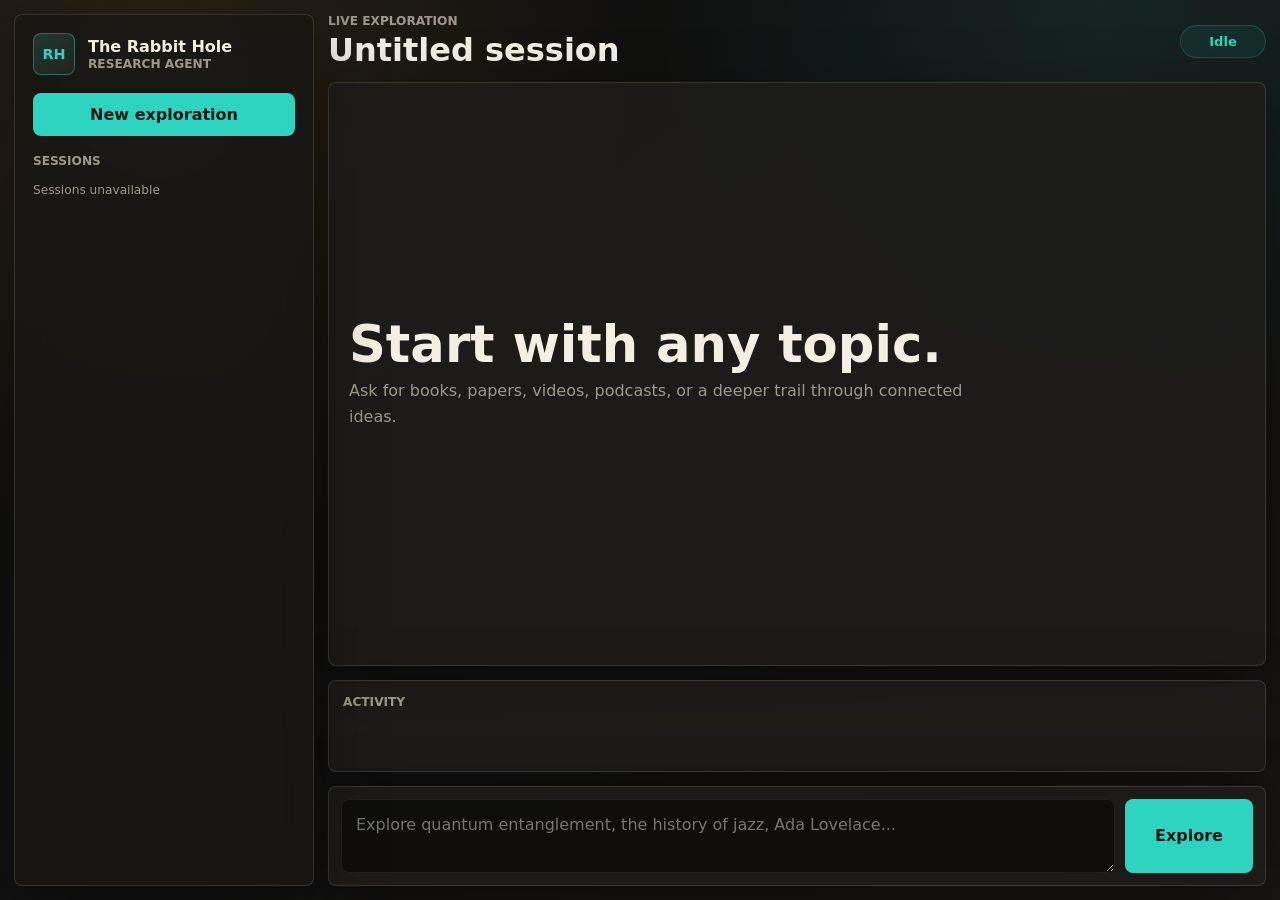
==== frontend/index.html @ 698e2fb0 "Add frontend UI" ====
<!doctype html>
<html lang="en">
  <head>
    <meta charset="utf-8" />
    <meta name="viewport" content="width=device-width, initial-scale=1" />
    <title>The Rabbit Hole</title>
    <link rel="stylesheet" href="./styles.css" />
  </head>
  <body>
    <main class="app-shell">
      <aside class="sidebar" aria-label="Sessions">
        <div class="brand">
          <div class="brand-mark">RH</div>
          <div>
            <h1>The Rabbit Hole</h1>
            <p>Research agent</p>
          </div>
        </div>

        <button class="new-session-button" id="newSessionButton" type="button">
          New exploration
        </button>

        <div class="sidebar-section">
          <div class="section-label">Sessions</div>
          <div class="session-list" id="sessionList"></div>
        </div>
      </aside>

      <section class="workspace" aria-label="Explorer">
        <header class="topbar">
          <div>
            <div class="eyebrow">Live exploration</div>
            <h2 id="sessionTitle">Untitled session</h2>
          </div>
          <div class="connection-pill" id="connectionStatus">Idle</div>
        </header>

        <section class="response-panel" id="responsePanel">
          <div class="empty-state" id="emptyState">
            <h3>Start with any topic.</h3>
            <p>Ask for books, papers, videos, podcasts, or a deeper trail through connected ideas.</p>
          </div>

          <article class="answer" id="answer"></article>
          <section class="sources" id="sources"></section>
        </section>

        <section class="activity-panel" aria-label="Tool activity">
          <div class="section-label">Activity</div>
          <div class="activity-list" id="activityList"></div>
        </section>

        <form class="composer" id="exploreForm">
          <textarea
            id="queryInput"
            rows="2"
            placeholder="Explore quantum entanglement, the history of jazz, Ada Lovelace..."
            autocomplete="off"
          ></textarea>
          <button id="submitButton" type="submit">Explore</button>
        </form>
      </section>
    </main>

    <script src="./app.js"></script>
  </body>
</html>
---- frontend/styles.css ----
:root {
  --bg: #121212;
  --bg-soft: #181715;
  --panel: #1f1e1b;
  --panel-strong: #28251f;
  --line: rgba(236, 221, 188, 0.14);
  --text: #f4efe5;
  --muted: #9e988b;
  --muted-strong: #c8beaa;
  --accent: #2dd4bf;
  --accent-strong: #14b8a6;
  --amber: #d9a441;
  --danger: #ef6f6c;
  --shadow: 0 24px 70px rgba(0, 0, 0, 0.38);
  color-scheme: dark;
}

* {
  box-sizing: border-box;
}

html,
body {
  height: 100%;
  overflow: hidden;
}

body {
  margin: 0;
  background:
    radial-gradient(circle at 12% 8%, rgba(217, 164, 65, 0.14), transparent 30rem),
    radial-gradient(circle at 86% 0%, rgba(45, 212, 191, 0.1), transparent 28rem),
    linear-gradient(145deg, #0e0e0d 0%, var(--bg) 55%, #191612 100%);
  color: var(--text);
  font-family:
    Inter, ui-sans-serif, system-ui, -apple-system, BlinkMacSystemFont, "Segoe UI",
    sans-serif;
  letter-spacing: 0;
}

button,
textarea {
  font: inherit;
}

button {
  cursor: pointer;
}

.app-shell {
  display: grid;
  grid-template-columns: 300px minmax(0, 1fr);
  height: 100vh;
  overflow: hidden;
  padding: 14px;
  gap: 14px;
}

.sidebar {
  display: flex;
  flex-direction: column;
  gap: 18px;
  min-height: 0;
  padding: 18px;
  border: 1px solid var(--line);
  border-radius: 8px;
  background: rgba(24, 23, 21, 0.88);
  backdrop-filter: blur(18px);
  box-shadow: var(--shadow);
}

.brand {
  display: flex;
  align-items: center;
  gap: 13px;
}

.brand-mark {
  display: grid;
  place-items: center;
  width: 42px;
  height: 42px;
  border: 1px solid rgba(45, 212, 191, 0.38);
  border-radius: 8px;
  background: linear-gradient(145deg, rgba(45, 212, 191, 0.18), rgba(40, 37, 31, 0.9));
  color: var(--accent);
  font-size: 0.9rem;
  font-weight: 800;
}

h1,
h2,
h3,
p {
  margin: 0;
}

.brand h1 {
  font-size: 1rem;
  line-height: 1.2;
}

.brand p,
.eyebrow,
.section-label {
  color: var(--muted);
  font-size: 0.76rem;
  font-weight: 700;
  text-transform: uppercase;
}

.new-session-button,
.composer button {
  border: 0;
  border-radius: 8px;
  background: var(--accent);
  color: #071716;
  font-weight: 800;
  transition:
    transform 150ms ease,
    background 150ms ease,
    opacity 150ms ease;
}

.new-session-button {
  width: 100%;
  padding: 12px 14px;
}

.new-session-button:hover,
.composer button:hover {
  background: #5eead4;
  transform: translateY(-1px);
}

.new-session-button:disabled,
.composer button:disabled {
  cursor: not-allowed;
  opacity: 0.55;
  transform: none;
}

.sidebar-section {
  display: flex;
  min-height: 0;
  flex: 1;
  flex-direction: column;
  gap: 10px;
}

.session-list {
  display: flex;
  min-height: 0;
  flex: 1;
  flex-direction: column;
  gap: 8px;
  overflow-y: auto;
  padding-right: 2px;
}

.session-item {
  display: grid;
  grid-template-columns: minmax(0, 1fr) 34px;
  align-items: center;
  gap: 8px;
  width: 100%;
  border: 1px solid transparent;
  border-radius: 8px;
  background: rgba(255, 255, 255, 0.035);
  color: var(--muted-strong);
  padding: 9px;
}

.session-item:hover,
.session-item.active {
  border-color: rgba(45, 212, 191, 0.34);
  background: rgba(45, 212, 191, 0.08);
  color: var(--text);
}

.session-open {
  min-width: 0;
  border: 0;
  background: transparent;
  color: inherit;
  padding: 0;
  text-align: left;
}

.session-delete {
  display: grid;
  place-items: center;
  width: 30px;
  height: 30px;
  border: 1px solid rgba(239, 111, 108, 0.18);
  border-radius: 8px;
  background: rgba(239, 111, 108, 0.06);
  color: var(--danger);
  font-size: 1rem;
  line-height: 1;
}

.session-delete:hover {
  border-color: rgba(239, 111, 108, 0.46);
  background: rgba(239, 111, 108, 0.14);
}

.session-name {
  overflow: hidden;
  text-overflow: ellipsis;
  white-space: nowrap;
  font-size: 0.9rem;
  font-weight: 700;
}

.session-meta {
  margin-top: 5px;
  color: var(--muted);
  font-size: 0.76rem;
}

.workspace {
  display: grid;
  grid-template-rows: auto minmax(0, 1fr) auto;
  min-width: 0;
  min-height: 0;
  height: 100%;
  padding: 0;
  gap: 14px;
}

.topbar {
  display: flex;
  align-items: center;
  justify-content: space-between;
  gap: 16px;
}

.topbar h2 {
  margin-top: 5px;
  font-size: clamp(1.3rem, 2.5vw, 2rem);
  line-height: 1.1;
}

.connection-pill {
  min-width: 86px;
  border: 1px solid rgba(45, 212, 191, 0.22);
  border-radius: 999px;
  padding: 8px 13px;
  background: rgba(45, 212, 191, 0.08);
  color: var(--accent);
  font-size: 0.82rem;
  font-weight: 800;
  text-align: center;
}

.connection-pill.busy {
  border-color: rgba(246, 196, 83, 0.34);
  background: rgba(246, 196, 83, 0.1);
  color: var(--amber);
}

.connection-pill.error {
  border-color: rgba(251, 113, 133, 0.38);
  background: rgba(251, 113, 133, 0.1);
  color: var(--danger);
}

.response-panel,
.activity-panel,
.composer {
  border: 1px solid var(--line);
  border-radius: 8px;
  background: rgba(31, 30, 27, 0.82);
  box-shadow: var(--shadow);
}

.response-panel {
  display: flex;
  flex-direction: column;
  gap: 18px;
  min-height: 0;
  overflow-y: auto;
  padding: 20px;
}

.empty-state {
  display: grid;
  min-height: 100%;
  align-content: center;
  gap: 8px;
  color: var(--muted-strong);
}

.empty-state h3 {
  color: var(--text);
  font-size: clamp(1.8rem, 4vw, 3.4rem);
  line-height: 1;
}

.empty-state p {
  max-width: 620px;
  color: var(--muted);
  font-size: 1rem;
  line-height: 1.6;
}

.answer {
  width: min(980px, 100%);
  margin: 0 auto;
  color: #e9f2ef;
  font-size: 1rem;
  line-height: 1.7;
}

.answer:empty {
  display: none;
}

.answer h3 {
  margin: 24px 0 8px;
  color: var(--accent);
  font-size: 1rem;
}

.answer p {
  margin: 0 0 14px;
}

.answer a,
.source-card a {
  color: #8eeec6;
  text-decoration: none;
}

.answer a:hover,
.source-card a:hover {
  text-decoration: underline;
}

.sources {
  display: grid;
  grid-template-columns: repeat(auto-fill, minmax(240px, 1fr));
  gap: 10px;
  margin-top: 22px;
}

.source-card {
  border: 1px solid rgba(255, 255, 255, 0.07);
  border-radius: 8px;
  background: rgba(255, 255, 255, 0.04);
  padding: 12px;
}

.source-tag,
.activity-tag {
  display: inline-flex;
  align-items: center;
  min-height: 22px;
  border-radius: 999px;
  padding: 3px 8px;
  background: rgba(45, 212, 191, 0.1);
  color: var(--accent);
  font-size: 0.72rem;
  font-weight: 800;
}

.source-card h4 {
  margin: 8px 0 6px;
  font-size: 0.95rem;
  line-height: 1.3;
}

.source-card p {
  color: var(--muted);
  font-size: 0.82rem;
  line-height: 1.5;
}

.activity-panel {
  min-height: 92px;
  max-height: 128px;
  overflow-y: auto;
  padding: 14px;
}

.activity-list {
  display: flex;
  flex-wrap: wrap;
  gap: 8px;
  margin-top: 10px;
}

.activity-item {
  display: flex;
  align-items: center;
  gap: 8px;
  border: 1px solid rgba(255, 255, 255, 0.07);
  border-radius: 999px;
  background: rgba(255, 255, 255, 0.04);
  padding: 7px 10px;
  color: var(--muted-strong);
  font-size: 0.82rem;
}

.activity-item.failed,
.activity-item.rate_limited {
  border-color: rgba(251, 113, 133, 0.24);
}

.composer {
  display: grid;
  grid-template-columns: minmax(0, 1fr) 128px;
  gap: 10px;
  padding: 12px;
}

.composer textarea {
  width: 100%;
  min-height: 54px;
  max-height: 150px;
  resize: vertical;
  border: 1px solid rgba(255, 255, 255, 0.08);
  border-radius: 8px;
  outline: none;
  background: rgba(13, 13, 12, 0.86);
  color: var(--text);
  padding: 13px 14px;
  line-height: 1.45;
}

.composer textarea:focus {
  border-color: rgba(45, 212, 191, 0.5);
  box-shadow: 0 0 0 3px rgba(45, 212, 191, 0.1);
}

.composer button {
  min-height: 54px;
}

@media (max-width: 900px) {
  .app-shell {
    grid-template-columns: 1fr;
    height: 100vh;
    overflow: hidden;
  }

  .sidebar {
    min-height: 0;
    max-height: 210px;
  }

  .session-list {
    max-height: 160px;
  }

  .workspace {
    min-height: 0;
  }
}

@media (max-width: 620px) {
  .workspace,
  .sidebar {
    padding: 14px;
  }

  .topbar {
    align-items: flex-start;
    flex-direction: column;
  }

  .composer {
    grid-template-columns: 1fr;
  }

  .composer button {
    width: 100%;
  }
}
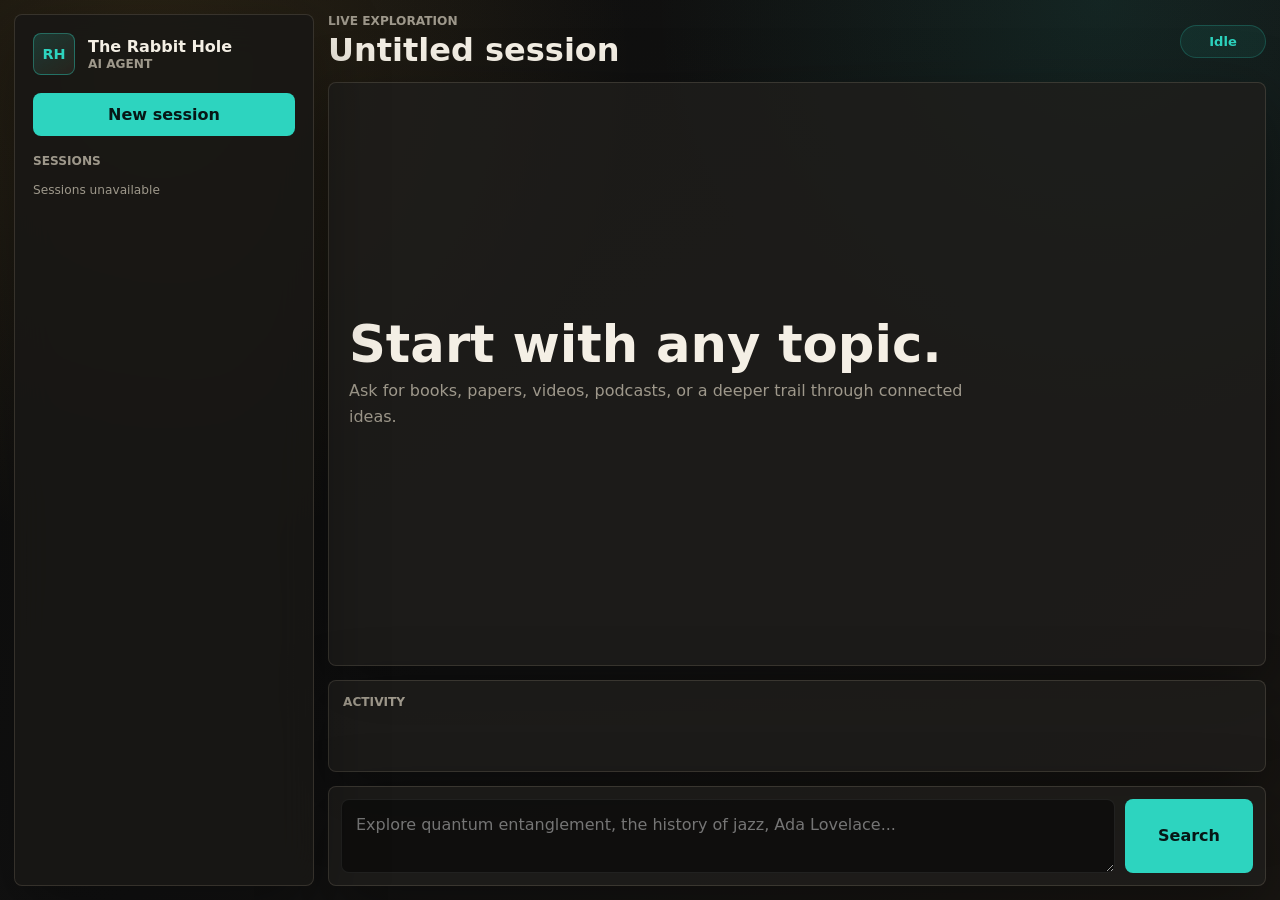
==== commit d0cd035e: "Refine chat UI, smooth streaming and session controls" ====
--- a/frontend/index.html
+++ b/frontend/index.html
@@ -13,12 +13,12 @@
           <div class="brand-mark">RH</div>
           <div>
             <h1>The Rabbit Hole</h1>
-            <p>Research agent</p>
+            <p>AI agent</p>
           </div>
         </div>
 
         <button class="new-session-button" id="newSessionButton" type="button">
-          New exploration
+          New session
         </button>
 
         <div class="sidebar-section">
@@ -42,6 +42,7 @@
             <p>Ask for books, papers, videos, podcasts, or a deeper trail through connected ideas.</p>
           </div>
 
+          <div class="user-prompt" id="userPrompt" hidden></div>
           <article class="answer" id="answer"></article>
           <section class="sources" id="sources"></section>
         </section>
@@ -58,7 +59,7 @@
             placeholder="Explore quantum entanglement, the history of jazz, Ada Lovelace..."
             autocomplete="off"
           ></textarea>
-          <button id="submitButton" type="submit">Explore</button>
+          <button id="submitButton" type="submit">Search</button>
         </form>
       </section>
     </main>
--- a/frontend/styles.css
+++ b/frontend/styles.css
@@ -200,6 +200,38 @@
   line-height: 1;
 }
 
+.trash-icon {
+  position: relative;
+  width: 13px;
+  height: 15px;
+  border: 2px solid currentColor;
+  border-top: 0;
+  border-radius: 0 0 3px 3px;
+}
+
+.trash-icon::before {
+  position: absolute;
+  top: -5px;
+  left: -3px;
+  width: 15px;
+  height: 2px;
+  border-radius: 999px;
+  background: currentColor;
+  content: "";
+}
+
+.trash-icon::after {
+  position: absolute;
+  top: -8px;
+  left: 3px;
+  width: 5px;
+  height: 3px;
+  border: 2px solid currentColor;
+  border-bottom: 0;
+  border-radius: 3px 3px 0 0;
+  content: "";
+}
+
 .session-delete:hover {
   border-color: rgba(239, 111, 108, 0.46);
   background: rgba(239, 111, 108, 0.14);
@@ -282,6 +314,7 @@
   min-height: 0;
   overflow-y: auto;
   padding: 20px;
+  scroll-behavior: smooth;
 }
 
 .empty-state {
@@ -311,6 +344,28 @@
   color: #e9f2ef;
   font-size: 1rem;
   line-height: 1.7;
+}
+
+.user-prompt {
+  width: min(980px, 100%);
+  margin: 0 auto;
+  align-self: center;
+  border: 1px solid rgba(45, 212, 191, 0.18);
+  border-radius: 8px;
+  background: rgba(45, 212, 191, 0.08);
+  color: var(--text);
+  padding: 13px 15px;
+  line-height: 1.5;
+}
+
+.user-prompt::before {
+  display: block;
+  margin-bottom: 5px;
+  color: var(--accent);
+  content: "You";
+  font-size: 0.72rem;
+  font-weight: 800;
+  text-transform: uppercase;
 }
 
 .answer:empty {
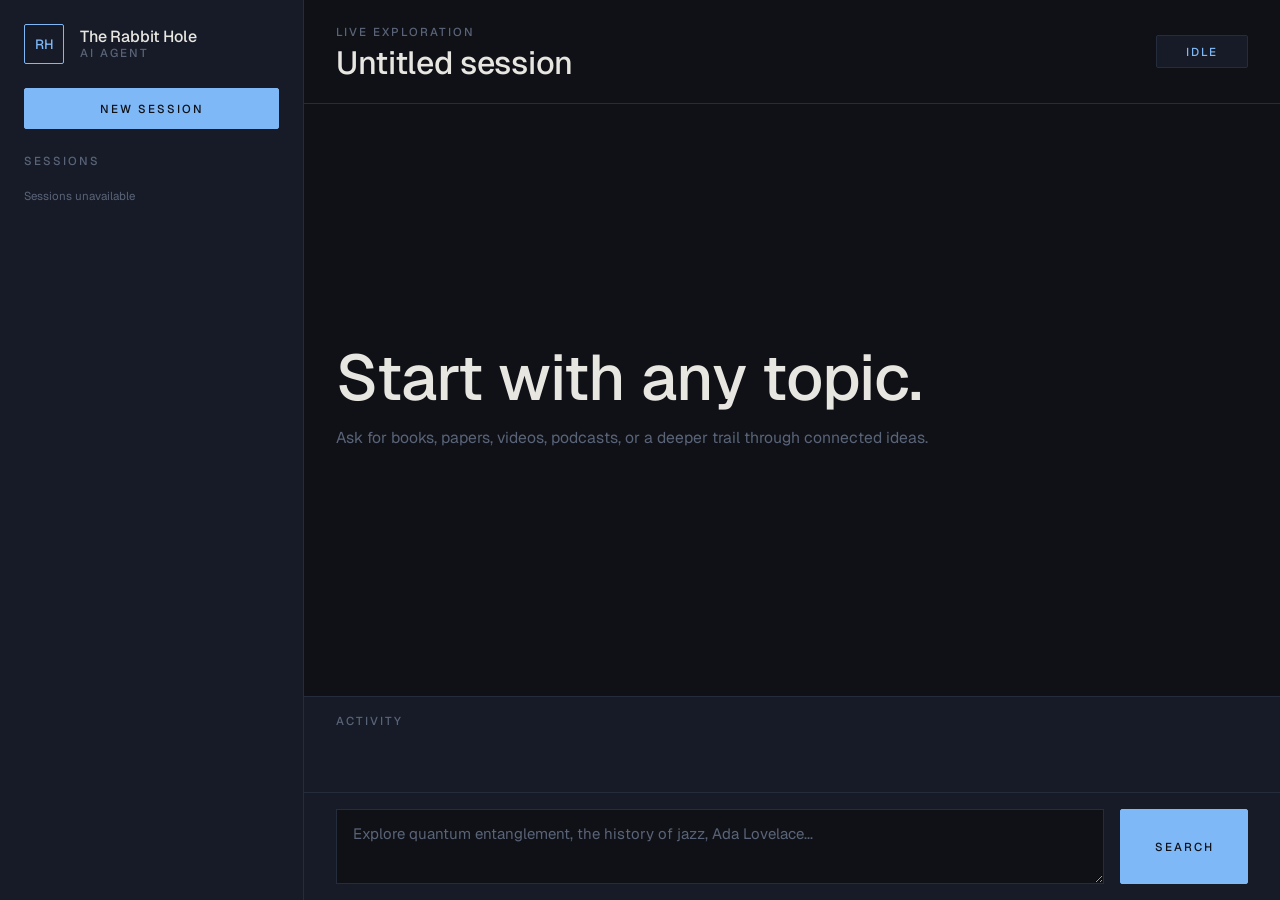
==== commit 740aa1ae: "Refine AI Agent frontend visual system" ====
--- a/frontend/index.html
+++ b/frontend/index.html
@@ -4,6 +4,12 @@
     <meta charset="utf-8" />
     <meta name="viewport" content="width=device-width, initial-scale=1" />
     <title>The Rabbit Hole</title>
+    <link rel="preconnect" href="https://fonts.googleapis.com" />
+    <link rel="preconnect" href="https://fonts.gstatic.com" crossorigin />
+    <link
+      href="https://fonts.googleapis.com/css2?family=Geist:wght@400;500&family=Source+Serif+4:wght@400;500&display=swap"
+      rel="stylesheet"
+    />
     <link rel="stylesheet" href="./styles.css" />
   </head>
   <body>
@@ -42,8 +48,7 @@
             <p>Ask for books, papers, videos, podcasts, or a deeper trail through connected ideas.</p>
           </div>
 
-          <div class="user-prompt" id="userPrompt" hidden></div>
-          <article class="answer" id="answer"></article>
+          <div class="chat-thread" id="chatThread"></div>
           <section class="sources" id="sources"></section>
         </section>
 
@@ -64,6 +69,7 @@
       </section>
     </main>
 
+    <script src="./config.js"></script>
     <script src="./app.js"></script>
   </body>
 </html>
--- a/frontend/styles.css
+++ b/frontend/styles.css
@@ -1,17 +1,24 @@
 :root {
-  --bg: #121212;
-  --bg-soft: #181715;
-  --panel: #1f1e1b;
-  --panel-strong: #28251f;
-  --line: rgba(236, 221, 188, 0.14);
-  --text: #f4efe5;
-  --muted: #9e988b;
-  --muted-strong: #c8beaa;
-  --accent: #2dd4bf;
-  --accent-strong: #14b8a6;
-  --amber: #d9a441;
-  --danger: #ef6f6c;
-  --shadow: 0 24px 70px rgba(0, 0, 0, 0.38);
+  --bg: #0f1117;
+  --surface: #161b27;
+  --border: #252d3d;
+  --text: #e8e6e1;
+  --muted: #5a6478;
+  --accent: #7eb8f7;
+  --sidebar: var(--surface);
+  --surface-soft: var(--surface);
+  --border-strong: var(--border);
+  --accent-ink: var(--bg);
+  --muted-strong: var(--text);
+  --danger: var(--accent);
+  --selection: color-mix(in srgb, var(--accent) 20%, transparent);
+  --radius: 4px;
+  --radius-tight: 2px;
+  --space-1: 8px;
+  --space-2: 16px;
+  --space-3: 24px;
+  --space-4: 32px;
+  --space-6: 48px;
   color-scheme: dark;
 }
 
@@ -27,15 +34,34 @@
 
 body {
   margin: 0;
-  background:
-    radial-gradient(circle at 12% 8%, rgba(217, 164, 65, 0.14), transparent 30rem),
-    radial-gradient(circle at 86% 0%, rgba(45, 212, 191, 0.1), transparent 28rem),
-    linear-gradient(145deg, #0e0e0d 0%, var(--bg) 55%, #191612 100%);
+  background: var(--bg);
   color: var(--text);
-  font-family:
-    Inter, ui-sans-serif, system-ui, -apple-system, BlinkMacSystemFont, "Segoe UI",
-    sans-serif;
+  font-family: "Geist", sans-serif;
+  font-size: 15px;
+  font-weight: 400;
   letter-spacing: 0;
+}
+
+::selection {
+  background: var(--selection);
+  color: var(--text);
+}
+
+* {
+  scrollbar-color: var(--border) var(--bg);
+}
+
+*::-webkit-scrollbar {
+  width: 10px;
+  height: 10px;
+}
+
+*::-webkit-scrollbar-track {
+  background: var(--bg);
+}
+
+*::-webkit-scrollbar-thumb {
+  background: var(--border);
 }
 
 button,
@@ -47,97 +73,124 @@
   cursor: pointer;
 }
 
+h1,
+h2,
+h3,
+h4,
+p {
+  margin: 0;
+}
+
+h1,
+h2,
+h3,
+h4 {
+  font-weight: 500;
+  letter-spacing: -0.01em;
+}
+
+strong {
+  font-weight: 500;
+}
+
 .app-shell {
   display: grid;
-  grid-template-columns: 300px minmax(0, 1fr);
+  grid-template-columns: 304px minmax(0, 1fr);
   height: 100vh;
   overflow: hidden;
-  padding: 14px;
-  gap: 14px;
+  background: var(--bg);
 }
 
 .sidebar {
   display: flex;
   flex-direction: column;
-  gap: 18px;
+  gap: var(--space-3);
   min-height: 0;
-  padding: 18px;
-  border: 1px solid var(--line);
-  border-radius: 8px;
-  background: rgba(24, 23, 21, 0.88);
-  backdrop-filter: blur(18px);
-  box-shadow: var(--shadow);
+  padding: var(--space-3);
+  border-right: 1px solid var(--border);
+  background: var(--sidebar);
 }
 
 .brand {
   display: flex;
   align-items: center;
-  gap: 13px;
+  gap: var(--space-2);
 }
 
 .brand-mark {
   display: grid;
   place-items: center;
-  width: 42px;
-  height: 42px;
-  border: 1px solid rgba(45, 212, 191, 0.38);
-  border-radius: 8px;
-  background: linear-gradient(145deg, rgba(45, 212, 191, 0.18), rgba(40, 37, 31, 0.9));
+  width: 40px;
+  height: 40px;
+  border: 1px solid var(--accent);
+  border-radius: var(--radius-tight);
+  background: var(--surface);
   color: var(--accent);
-  font-size: 0.9rem;
-  font-weight: 800;
-}
-
-h1,
-h2,
-h3,
-p {
-  margin: 0;
+  font-size: 0.84rem;
+  font-weight: 500;
+}
+
+.brand h1,
+.topbar h2,
+.empty-state h3 {
+  font-family: "Geist", sans-serif;
+  font-weight: 500;
+  letter-spacing: -0.01em;
 }
 
 .brand h1 {
   font-size: 1rem;
-  line-height: 1.2;
+  line-height: 1.1;
+}
+
+.brand p,
+.eyebrow,
+.section-label,
+.message-label,
+.source-tag,
+.activity-tag,
+.new-session-button,
+.composer button,
+.connection-pill {
+  font-size: 0.72rem;
+  font-weight: 500;
+  text-transform: uppercase;
+  letter-spacing: 2px;
 }
 
 .brand p,
 .eyebrow,
 .section-label {
   color: var(--muted);
-  font-size: 0.76rem;
-  font-weight: 700;
-  text-transform: uppercase;
 }
 
 .new-session-button,
 .composer button {
-  border: 0;
-  border-radius: 8px;
+  border: 1px solid var(--accent);
+  border-radius: var(--radius-tight);
   background: var(--accent);
-  color: #071716;
-  font-weight: 800;
+  color: var(--accent-ink);
   transition:
-    transform 150ms ease,
-    background 150ms ease,
-    opacity 150ms ease;
+    background 140ms ease,
+    border-color 140ms ease,
+    color 140ms ease;
 }
 
 .new-session-button {
   width: 100%;
-  padding: 12px 14px;
+  padding: 12px var(--space-2);
 }
 
 .new-session-button:hover,
 .composer button:hover {
-  background: #5eead4;
-  transform: translateY(-1px);
+  background: var(--bg);
+  color: var(--accent);
 }
 
 .new-session-button:disabled,
 .composer button:disabled {
   cursor: not-allowed;
-  opacity: 0.55;
-  transform: none;
+  opacity: 0.54;
 }
 
 .sidebar-section {
@@ -145,7 +198,7 @@
   min-height: 0;
   flex: 1;
   flex-direction: column;
-  gap: 10px;
+  gap: var(--space-2);
 }
 
 .session-list {
@@ -153,35 +206,34 @@
   min-height: 0;
   flex: 1;
   flex-direction: column;
-  gap: 8px;
+  gap: var(--space-1);
   overflow-y: auto;
   padding-right: 2px;
 }
 
 .session-item {
   display: grid;
-  grid-template-columns: minmax(0, 1fr) 34px;
+  grid-template-columns: minmax(0, 1fr) 32px;
   align-items: center;
-  gap: 8px;
+  gap: var(--space-1);
   width: 100%;
-  border: 1px solid transparent;
-  border-radius: 8px;
-  background: rgba(255, 255, 255, 0.035);
+  border: 1px solid var(--border);
+  border-radius: var(--radius);
+  background: var(--surface);
   color: var(--muted-strong);
-  padding: 9px;
+  padding: var(--space-1);
 }
 
 .session-item:hover,
 .session-item.active {
-  border-color: rgba(45, 212, 191, 0.34);
-  background: rgba(45, 212, 191, 0.08);
+  border-color: var(--accent);
   color: var(--text);
 }
 
 .session-open {
   min-width: 0;
   border: 0;
-  background: transparent;
+  background: none;
   color: inherit;
   padding: 0;
   text-align: left;
@@ -192,9 +244,9 @@
   place-items: center;
   width: 30px;
   height: 30px;
-  border: 1px solid rgba(239, 111, 108, 0.18);
-  border-radius: 8px;
-  background: rgba(239, 111, 108, 0.06);
+  border: 1px solid var(--border);
+  border-radius: var(--radius-tight);
+  background: var(--surface-soft);
   color: var(--danger);
   font-size: 1rem;
   line-height: 1;
@@ -206,7 +258,7 @@
   height: 15px;
   border: 2px solid currentColor;
   border-top: 0;
-  border-radius: 0 0 3px 3px;
+  border-radius: 0 0 var(--radius-tight) var(--radius-tight);
 }
 
 .trash-icon::before {
@@ -215,7 +267,6 @@
   left: -3px;
   width: 15px;
   height: 2px;
-  border-radius: 999px;
   background: currentColor;
   content: "";
 }
@@ -228,92 +279,87 @@
   height: 3px;
   border: 2px solid currentColor;
   border-bottom: 0;
-  border-radius: 3px 3px 0 0;
+  border-radius: var(--radius-tight) var(--radius-tight) 0 0;
   content: "";
 }
 
 .session-delete:hover {
-  border-color: rgba(239, 111, 108, 0.46);
-  background: rgba(239, 111, 108, 0.14);
+  border-color: var(--danger);
 }
 
 .session-name {
   overflow: hidden;
   text-overflow: ellipsis;
   white-space: nowrap;
-  font-size: 0.9rem;
-  font-weight: 700;
+  font-size: 0.86rem;
+  font-weight: 500;
 }
 
 .session-meta {
-  margin-top: 5px;
+  margin-top: 4px;
   color: var(--muted);
-  font-size: 0.76rem;
+  font-size: 0.72rem;
 }
 
 .workspace {
   display: grid;
-  grid-template-rows: auto minmax(0, 1fr) auto;
+  grid-template-rows: auto minmax(0, 1fr) auto auto;
   min-width: 0;
   min-height: 0;
   height: 100%;
-  padding: 0;
-  gap: 14px;
+  background: var(--bg);
 }
 
 .topbar {
   display: flex;
   align-items: center;
   justify-content: space-between;
-  gap: 16px;
+  gap: var(--space-2);
+  min-height: 88px;
+  padding: var(--space-3) var(--space-4);
+  border-bottom: 1px solid var(--border);
 }
 
 .topbar h2 {
-  margin-top: 5px;
-  font-size: clamp(1.3rem, 2.5vw, 2rem);
-  line-height: 1.1;
+  margin-top: var(--space-1);
+  font-size: clamp(1.4rem, 2.5vw, 2.35rem);
+  line-height: 1;
 }
 
 .connection-pill {
-  min-width: 86px;
-  border: 1px solid rgba(45, 212, 191, 0.22);
-  border-radius: 999px;
-  padding: 8px 13px;
-  background: rgba(45, 212, 191, 0.08);
+  min-width: 92px;
+  border: 1px solid var(--border);
+  border-radius: var(--radius-tight);
+  padding: var(--space-1) 12px;
+  background: var(--surface);
   color: var(--accent);
-  font-size: 0.82rem;
-  font-weight: 800;
   text-align: center;
 }
 
 .connection-pill.busy {
-  border-color: rgba(246, 196, 83, 0.34);
-  background: rgba(246, 196, 83, 0.1);
-  color: var(--amber);
+  border-color: var(--accent);
 }
 
 .connection-pill.error {
-  border-color: rgba(251, 113, 133, 0.38);
-  background: rgba(251, 113, 133, 0.1);
+  border-color: var(--danger);
   color: var(--danger);
 }
 
 .response-panel,
 .activity-panel,
 .composer {
-  border: 1px solid var(--line);
-  border-radius: 8px;
-  background: rgba(31, 30, 27, 0.82);
-  box-shadow: var(--shadow);
+  border: 0;
+  border-radius: 0;
+  background: var(--bg);
 }
 
 .response-panel {
   display: flex;
   flex-direction: column;
-  gap: 18px;
+  gap: var(--space-3);
   min-height: 0;
   overflow-y: auto;
-  padding: 20px;
+  padding: var(--space-4);
   scroll-behavior: smooth;
 }
 
@@ -321,74 +367,190 @@
   display: grid;
   min-height: 100%;
   align-content: center;
-  gap: 8px;
+  gap: var(--space-2);
   color: var(--muted-strong);
 }
 
 .empty-state h3 {
   color: var(--text);
-  font-size: clamp(1.8rem, 4vw, 3.4rem);
-  line-height: 1;
+  font-size: clamp(2rem, 5vw, 4.5rem);
+  line-height: 0.95;
 }
 
 .empty-state p {
-  max-width: 620px;
+  max-width: 680px;
   color: var(--muted);
+  font-size: 0.98rem;
+  line-height: 1.65;
+}
+
+.chat-thread {
+  display: flex;
+  flex-direction: column;
+  gap: var(--space-4);
+  width: min(960px, 100%);
+  margin: 0 auto;
+}
+
+.chat-message {
+  width: 100%;
+}
+
+.chat-message.user {
+  display: flex;
+  flex-direction: column;
+  align-items: flex-end;
+}
+
+.chat-message.assistant {
+  display: block;
+  border-top: 1px solid var(--border);
+  padding-top: var(--space-3);
+}
+
+.message-label {
+  margin-bottom: var(--space-1);
+  color: var(--muted);
+}
+
+.chat-message.user .message-label {
+  color: var(--accent);
+}
+
+.message-body {
+  color: var(--text);
+  font-family: "Source Serif 4", serif;
+  font-size: 0.98rem;
+  font-weight: 400;
+  letter-spacing: 0;
+  line-height: 1.75;
+}
+
+.chat-message.user .message-body {
+  max-width: min(760px, 88%);
+  border: 1px solid var(--border);
+  border-left: 3px solid var(--accent);
+  border-radius: var(--radius-tight);
+  background: var(--surface);
+  color: var(--text);
+  padding: 12px var(--space-2);
+  line-height: 1.75;
+}
+
+.message-body:empty {
+  display: none;
+}
+
+.message-body.thinking {
+  display: inline-flex;
+  align-items: center;
+  min-height: 40px;
+  border: 1px solid var(--border);
+  border-radius: var(--radius-tight);
+  background: var(--surface);
+  padding: 10px 12px;
+  color: var(--muted-strong);
+}
+
+.thinking-indicator {
+  display: inline-flex;
+  align-items: center;
+  gap: var(--space-1);
+  font-family: "Geist", sans-serif;
+  font-size: 0.88rem;
+  font-weight: 500;
+}
+
+.thinking-indicator::after {
+  width: 8px;
+  color: var(--accent);
+  content: "_";
+  animation: cursorBlink 1s steps(1) infinite;
+}
+
+.thinking-dots {
+  display: inline-flex;
+  align-items: center;
+  gap: 4px;
+}
+
+.thinking-dots span {
+  width: 5px;
+  height: 5px;
+  border-radius: var(--radius-tight);
+  background: var(--accent);
+  animation: thinkingPulse 1s ease-in-out infinite;
+  opacity: 0.3;
+}
+
+.thinking-dots span:nth-child(2) {
+  animation-delay: 140ms;
+}
+
+.thinking-dots span:nth-child(3) {
+  animation-delay: 280ms;
+}
+
+@keyframes thinkingPulse {
+  0%,
+  80%,
+  100% {
+    opacity: 0.28;
+  }
+
+  40% {
+    opacity: 1;
+  }
+}
+
+@keyframes cursorBlink {
+  0%,
+  48% {
+    opacity: 1;
+  }
+
+  49%,
+  100% {
+    opacity: 0;
+  }
+}
+
+.message-body h3 {
+  margin: var(--space-4) 0 var(--space-1);
+  color: var(--accent);
+  font-family: "Geist", sans-serif;
   font-size: 1rem;
-  line-height: 1.6;
-}
-
-.answer {
-  width: min(980px, 100%);
-  margin: 0 auto;
-  color: #e9f2ef;
-  font-size: 1rem;
-  line-height: 1.7;
-}
-
-.user-prompt {
-  width: min(980px, 100%);
-  margin: 0 auto;
-  align-self: center;
-  border: 1px solid rgba(45, 212, 191, 0.18);
-  border-radius: 8px;
-  background: rgba(45, 212, 191, 0.08);
-  color: var(--text);
-  padding: 13px 15px;
-  line-height: 1.5;
-}
-
-.user-prompt::before {
-  display: block;
-  margin-bottom: 5px;
+  font-weight: 500;
+  letter-spacing: -0.01em;
+  text-transform: uppercase;
+}
+
+.message-body strong {
+  font-weight: 500;
+}
+
+.message-body p {
+  margin: 0 0 var(--space-2);
+}
+
+.message-body code,
+.message-body pre {
+  border: 1px solid var(--border-strong);
+  background: var(--surface-soft);
+}
+
+.message-body code {
+  padding: 1px 4px;
+  border-radius: var(--radius-tight);
+}
+
+.message-body a,
+.source-card a {
   color: var(--accent);
-  content: "You";
-  font-size: 0.72rem;
-  font-weight: 800;
-  text-transform: uppercase;
-}
-
-.answer:empty {
-  display: none;
-}
-
-.answer h3 {
-  margin: 24px 0 8px;
-  color: var(--accent);
-  font-size: 1rem;
-}
-
-.answer p {
-  margin: 0 0 14px;
-}
-
-.answer a,
-.source-card a {
-  color: #8eeec6;
   text-decoration: none;
 }
 
-.answer a:hover,
+.message-body a:hover,
 .source-card a:hover {
   text-decoration: underline;
 }
@@ -396,15 +558,16 @@
 .sources {
   display: grid;
   grid-template-columns: repeat(auto-fill, minmax(240px, 1fr));
-  gap: 10px;
-  margin-top: 22px;
+  gap: var(--space-2);
+  width: min(960px, 100%);
+  margin: var(--space-4) auto 0;
 }
 
 .source-card {
-  border: 1px solid rgba(255, 255, 255, 0.07);
-  border-radius: 8px;
-  background: rgba(255, 255, 255, 0.04);
-  padding: 12px;
+  border: 1px solid var(--border);
+  border-radius: var(--radius-tight);
+  background: var(--surface);
+  padding: var(--space-2);
 }
 
 .source-tag,
@@ -412,114 +575,122 @@
   display: inline-flex;
   align-items: center;
   min-height: 22px;
-  border-radius: 999px;
-  padding: 3px 8px;
-  background: rgba(45, 212, 191, 0.1);
+  border: 1px solid var(--border);
+  border-radius: var(--radius-tight);
+  padding: 2px 6px;
+  background: var(--surface-soft);
   color: var(--accent);
-  font-size: 0.72rem;
-  font-weight: 800;
 }
 
 .source-card h4 {
-  margin: 8px 0 6px;
-  font-size: 0.95rem;
-  line-height: 1.3;
+  margin: var(--space-1) 0;
+  font-size: 0.9rem;
+  font-weight: 500;
+  letter-spacing: -0.01em;
+  line-height: 1.45;
 }
 
 .source-card p {
-  color: var(--muted);
-  font-size: 0.82rem;
-  line-height: 1.5;
+  color: var(--muted-strong);
+  font-size: 0.8rem;
+  line-height: 1.65;
 }
 
 .activity-panel {
-  min-height: 92px;
+  min-height: 96px;
   max-height: 128px;
   overflow-y: auto;
-  padding: 14px;
+  padding: var(--space-2) var(--space-4);
+  border-top: 1px solid var(--border);
+  background: var(--surface);
 }
 
 .activity-list {
   display: flex;
   flex-wrap: wrap;
-  gap: 8px;
-  margin-top: 10px;
+  gap: var(--space-1);
+  margin-top: var(--space-1);
 }
 
 .activity-item {
   display: flex;
   align-items: center;
-  gap: 8px;
-  border: 1px solid rgba(255, 255, 255, 0.07);
-  border-radius: 999px;
-  background: rgba(255, 255, 255, 0.04);
-  padding: 7px 10px;
+  gap: var(--space-1);
+  border: 1px solid var(--border);
+  border-radius: var(--radius-tight);
+  background: var(--surface-soft);
+  padding: 6px var(--space-1);
   color: var(--muted-strong);
-  font-size: 0.82rem;
+  font-size: 0.78rem;
 }
 
 .activity-item.failed,
 .activity-item.rate_limited {
-  border-color: rgba(251, 113, 133, 0.24);
+  border-color: var(--danger);
 }
 
 .composer {
   display: grid;
   grid-template-columns: minmax(0, 1fr) 128px;
-  gap: 10px;
-  padding: 12px;
+  gap: var(--space-2);
+  padding: var(--space-2) var(--space-4);
+  border-top: 1px solid var(--border);
+  background: var(--surface);
 }
 
 .composer textarea {
   width: 100%;
-  min-height: 54px;
-  max-height: 150px;
+  min-height: 56px;
+  max-height: 144px;
   resize: vertical;
-  border: 1px solid rgba(255, 255, 255, 0.08);
-  border-radius: 8px;
+  border: 1px solid var(--border-strong);
+  border-radius: 0;
   outline: none;
-  background: rgba(13, 13, 12, 0.86);
+  background: var(--bg);
   color: var(--text);
-  padding: 13px 14px;
-  line-height: 1.45;
+  padding: 12px var(--space-2);
+  font-family: "Geist", sans-serif;
+  line-height: 1.65;
 }
 
 .composer textarea:focus {
-  border-color: rgba(45, 212, 191, 0.5);
-  box-shadow: 0 0 0 3px rgba(45, 212, 191, 0.1);
+  border-color: var(--accent);
+}
+
+.composer textarea::placeholder {
+  color: var(--muted);
 }
 
 .composer button {
-  min-height: 54px;
+  min-height: 56px;
 }
 
 @media (max-width: 900px) {
   .app-shell {
     grid-template-columns: 1fr;
-    height: 100vh;
-    overflow: hidden;
   }
 
   .sidebar {
     min-height: 0;
-    max-height: 210px;
+    max-height: 216px;
+    border-right: 0;
+    border-bottom: 1px solid var(--border);
   }
 
   .session-list {
-    max-height: 160px;
-  }
-
-  .workspace {
-    min-height: 0;
+    max-height: 152px;
+  }
+
+  .topbar,
+  .response-panel,
+  .activity-panel,
+  .composer {
+    padding-left: var(--space-3);
+    padding-right: var(--space-3);
   }
 }
 
 @media (max-width: 620px) {
-  .workspace,
-  .sidebar {
-    padding: 14px;
-  }
-
   .topbar {
     align-items: flex-start;
     flex-direction: column;
